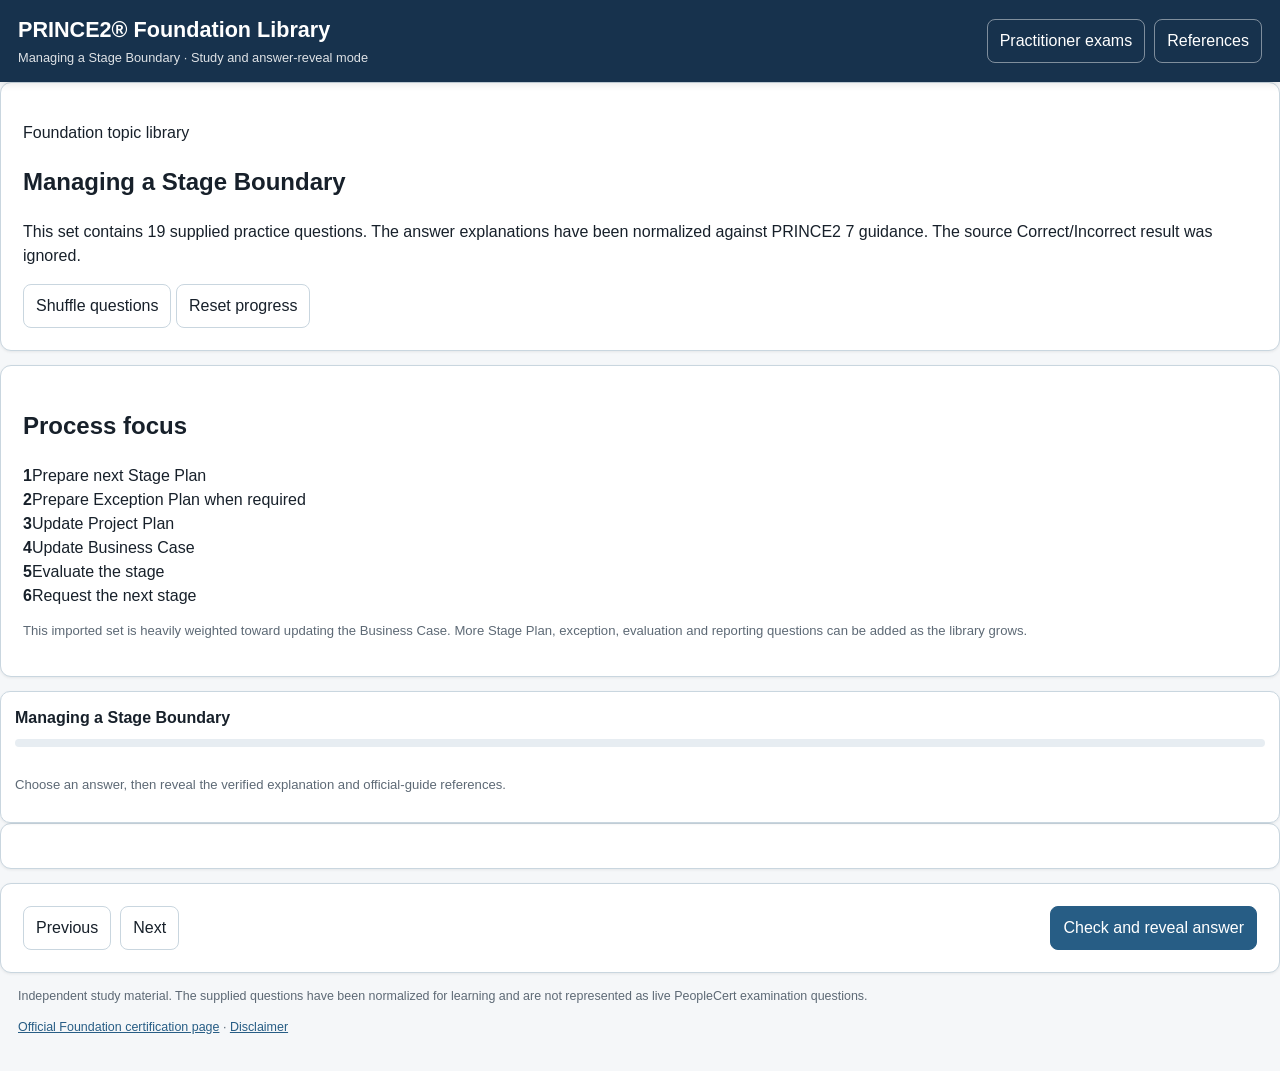
==== foundation/index.html @ 71303376 "Add Foundation stage boundary study page" ====
<!doctype html>
<html lang="en">
<head>
  <meta charset="utf-8">
  <meta name="viewport" content="width=device-width, initial-scale=1, viewport-fit=cover">
  <meta name="theme-color" content="#17324d">
  <meta name="description" content="PRINCE2 Project Management Foundation Version 7 study questions for the Managing a Stage Boundary process.">
  <title>PRINCE2 Foundation — Managing a Stage Boundary</title>
  <link rel="stylesheet" href="../assets/styles.css?v=20260720-4">
  <link rel="stylesheet" href="foundation.css?v=20260720-4">
</head>
<body>
<a class="skip-link" href="#questionCard">Skip to current question</a>

<header class="site-header">
  <div class="brand">
    <h1>PRINCE2® Foundation Library</h1>
    <p>Managing a Stage Boundary · Study and answer-reveal mode</p>
  </div>
  <nav class="toolbar" aria-label="Site navigation">
    <a class="header-link" href="../index.html">Practitioner exams</a>
    <a class="header-link" href="../references.html">References</a>
  </nav>
</header>

<main class="foundation-shell">
  <section class="card topic-intro">
    <div>
      <p class="eyebrow">Foundation topic library</p>
      <h2>Managing a Stage Boundary</h2>
      <p>This set contains 19 supplied practice questions. The answer explanations have been normalized against PRINCE2 7 guidance. The source Correct/Incorrect result was ignored.</p>
    </div>
    <div class="topic-actions">
      <button id="shuffleBtn" type="button">Shuffle questions</button>
      <button id="resetBtn" type="button">Reset progress</button>
    </div>
  </section>

  <section class="card process-map" aria-labelledby="processMapTitle">
    <h2 id="processMapTitle">Process focus</h2>
    <div class="process-grid">
      <div><strong>1</strong><span>Prepare next Stage Plan</span></div>
      <div><strong>2</strong><span>Prepare Exception Plan when required</span></div>
      <div><strong>3</strong><span>Update Project Plan</span></div>
      <div><strong>4</strong><span>Update Business Case</span></div>
      <div><strong>5</strong><span>Evaluate the stage</span></div>
      <div><strong>6</strong><span>Request the next stage</span></div>
    </div>
    <p class="notice">This imported set is heavily weighted toward updating the Business Case. More Stage Plan, exception, evaluation and reporting questions can be added as the library grows.</p>
  </section>

  <div class="foundation-layout">
    <aside>
      <details class="nav-panel" open>
        <summary>Question navigator</summary>
        <div class="nav-content">
          <strong id="topicTitle">Managing a Stage Boundary</strong>
          <div class="progressbar" aria-hidden="true"><span id="progressFill"></span></div>
          <div id="progressText" class="notice" aria-live="polite"></div>
          <div id="navigator" class="navigator" aria-label="Questions"></div>
          <p class="notice">Choose an answer, then reveal the verified explanation and official-guide references.</p>
        </div>
      </details>
    </aside>

    <section>
      <article id="questionCard" class="card question" tabindex="-1"></article>
      <article id="answerCard" class="card answerbox hidden" aria-live="polite"></article>

      <section class="card actions" aria-label="Question controls">
        <div class="action-group">
          <button id="prevBtn" type="button">Previous</button>
          <button id="nextBtn" type="button">Next</button>
        </div>
        <div class="action-group">
          <button id="revealBtn" class="primary" type="button">Check and reveal answer</button>
        </div>
      </section>
    </section>
  </div>
</main>

<footer>
  <p>Independent study material. The supplied questions have been normalized for learning and are not represented as live PeopleCert examination questions.</p>
  <p><a href="https://www.peoplecert.org/browse-certifications/project-programme-and-portfolio-management/PRINCE2-2/prince2-7-foundation-3579" target="_blank" rel="noopener noreferrer">Official Foundation certification page</a> · <a href="../docs/DISCLAIMER.md">Disclaimer</a></p>
</footer>

<script src="stage-boundary-data.js?v=20260720-4"></script>
<script src="foundation.js?v=20260720-4"></script>
</body>
</html>
---- assets/styles.css ----
:root {
  --navy: #17324d;
  --blue: #275d85;
  --blue-dark: #1d4869;
  --pale: #eef4f8;
  --line: #c9d6df;
  --ok: #e6f4e8;
  --bad: #fbe9e7;
  --warn: #fff4cc;
  --text: #17202a;
  --muted: #5d6975;
  --surface: #ffffff;
  --page: #f5f7f9;
  --focus: #f0b429;
  --shadow: 0 2px 8px rgb(0 0 0 / 10%);
}

* { box-sizing: border-box; }
html { scroll-behavior: smooth; -webkit-text-size-adjust: 100%; }
body {
  margin: 0;
  min-width: 320px;
  font-family: Arial, Helvetica, sans-serif;
  background: var(--page);
  color: var(--text);
  line-height: 1.5;
}
button, select, input { font: inherit; }
button, select, .header-link { min-height: 44px; }
button, select {
  border: 1px solid var(--line);
  border-radius: 8px;
  padding: 9px 12px;
  background: var(--surface);
  color: var(--text);
}
button { cursor: pointer; }
button:hover:not(:disabled) { border-color: var(--blue); }
button:disabled { opacity: .45; cursor: not-allowed; }
a { color: var(--blue); }
a:hover { color: var(--blue-dark); }
:focus-visible { outline: 3px solid var(--focus); outline-offset: 2px; }

.skip-link {
  position: fixed;
  top: -80px;
  left: 12px;
  z-index: 100;
  padding: 10px 14px;
  background: white;
  border-radius: 7px;
}
.skip-link:focus { top: 12px; }

.site-header {
  position: sticky;
  top: 0;
  z-index: 20;
  display: flex;
  align-items: center;
  justify-content: space-between;
  gap: 20px;
  padding: 14px max(18px, env(safe-area-inset-right)) 14px max(18px, env(safe-area-inset-left));
  background: var(--navy);
  color: white;
  box-shadow: var(--shadow);
}
.brand h1 { margin: 0; font-size: clamp(1.08rem, 2vw, 1.35rem); }
.brand p { margin: 2px 0 0; font-size: .8rem; opacity: .86; }
.toolbar { display: flex; align-items: end; gap: 9px; flex-wrap: wrap; }
.toolbar label { display: grid; gap: 3px; font-size: .75rem; }
.toolbar select { min-width: 150px; }
.header-link {
  display: inline-flex;
  align-items: center;
  padding: 8px 12px;
  border: 1px solid rgb(255 255 255 / 45%);
  border-radius: 8px;
  color: white;
  text-decoration: none;
}
.header-link:hover { color: white; background: rgb(255 255 255 / 10%); }
.timer {
  display: inline-flex;
  min-width: 88px;
  min-height: 44px;
  align-items: center;
  justify-content: center;
  align-self: end;
  border-radius: 8px;
  background: #0e2234;
  font-weight: 700;
  font-variant-numeric: tabular-nums;
}

.loading { max-width: 900px; margin: 40px auto; padding: 20px; text-align: center; }
.layout {
  max-width: 1380px;
  margin: 0 auto;
  display: grid;
  grid-template-columns: 250px minmax(0, 1fr);
  gap: 18px;
  padding: 18px max(18px, env(safe-area-inset-right)) 18px max(18px, env(safe-area-inset-left));
}
aside { min-width: 0; }
.nav-panel {
  position: sticky;
  top: 96px;
  max-height: calc(100dvh - 116px);
  overflow: auto;
  border: 1px solid var(--line);
  border-radius: 10px;
  background: var(--surface);
  box-shadow: 0 1px 3px rgb(0 0 0 / 7%);
}
.nav-panel summary {
  display: none;
  cursor: pointer;
  padding: 13px 14px;
  font-weight: 700;
  color: var(--navy);
}
.nav-content { padding: 14px; }
.progressbar { height: 8px; margin: 9px 0 10px; overflow: hidden; border-radius: 999px; background: #e7edf2; }
.progressbar span { display: block; width: 0; height: 100%; background: var(--blue); transition: width .2s ease; }
.notice { color: var(--muted); font-size: .82rem; }
.navigator { display: grid; grid-template-columns: repeat(5, minmax(34px, 1fr)); gap: 6px; margin: 14px 0; }
.qnav { min-height: 38px; padding: 6px 0; font-size: .78rem; }
.qnav.answered { background: #dbeaf4; }
.qnav.current { outline: 3px solid var(--focus); outline-offset: 0; }
.qnav.revealed { background: var(--ok); }

main { min-width: 0; }
.card {
  margin-bottom: 14px;
  padding: clamp(15px, 2.4vw, 22px);
  border: 1px solid var(--line);
  border-radius: 11px;
  background: var(--surface);
  box-shadow: 0 1px 3px rgb(0 0 0 / 7%);
}
.scenario h2, .question h2, .results h2 { margin: 0 0 10px; color: var(--navy); }
.scenario details summary { cursor: pointer; font-weight: 700; color: var(--blue); }
.scenario p { white-space: pre-line; }
.meta { margin-bottom: 12px; color: var(--muted); font-size: .84rem; }
.option {
  display: flex;
  align-items: flex-start;
  gap: 11px;
  min-height: 52px;
  margin: 9px 0;
  padding: 12px;
  border: 1px solid var(--line);
  border-radius: 9px;
  cursor: pointer;
  touch-action: manipulation;
}
.option:hover { background: #f7fafc; }
.option:has(input:checked) { border-color: var(--blue); background: #eef6fb; }
.option input { width: 20px; height: 20px; margin: 1px 0 0; flex: 0 0 auto; }
.letter { min-width: 21px; font-weight: 700; }

.actions { display: flex; justify-content: space-between; gap: 10px; }
.action-group { display: flex; gap: 9px; flex-wrap: wrap; }
.primary { border-color: var(--blue); background: var(--blue); color: white; }
.primary:hover:not(:disabled) { background: var(--blue-dark); }
.danger { border-color: #8b2f2f; background: #8b2f2f; color: white; }

.answerbox { border-left: 5px solid var(--blue); background: var(--pale); }
.answerbox h3 { margin: 18px 0 8px; color: var(--navy); }
.answerbox h3:first-child { margin-top: 0; }
.clue { padding: 11px; border-radius: 8px; background: var(--warn); }
.takeaway { padding: 11px; border-radius: 8px; background: #eef0f8; font-weight: 700; }
.option-review-grid { display: grid; gap: 9px; }
.option-review {
  display: grid;
  grid-template-columns: minmax(180px, .8fr) minmax(0, 1.4fr);
  gap: 12px;
  padding: 11px;
  border: 1px solid var(--line);
  border-radius: 8px;
}
.option-review.correct { background: var(--ok); }
.option-review.incorrect { background: var(--bad); }
.verdict { display: inline-block; margin-top: 4px; font-weight: 700; }
.reference-list { padding-left: 22px; }
.reference-list li { margin: 7px 0; }
.external-note { color: var(--muted); font-size: .82rem; }
.reference-links { display: grid; gap: 8px; }
.reference-links a {
  display: block;
  padding: 10px 12px;
  border: 1px solid var(--line);
  border-radius: 8px;
  background: white;
  text-decoration: none;
}
.reference-links small { display: block; margin-top: 2px; color: var(--muted); }
.results .score { font-size: clamp(2rem, 7vw, 2.8rem); font-weight: 700; color: var(--navy); }
.review-buttons { display: flex; gap: 7px; flex-wrap: wrap; }

.reference-page { max-width: 980px; margin: 0 auto; padding: 22px max(18px, env(safe-area-inset-right)) 50px max(18px, env(safe-area-inset-left)); }
.reference-page section { margin-bottom: 18px; }
.reference-page li { margin: 8px 0; }

footer { max-width: 1380px; margin: 0 auto; padding: 0 18px calc(22px + env(safe-area-inset-bottom)); color: var(--muted); font-size: .78rem; }
.hidden { display: none !important; }

/* iPad portrait and smaller tablets */
@media (max-width: 900px) {
  .site-header { position: static; align-items: flex-start; flex-direction: column; }
  .toolbar { width: 100%; align-items: end; }
  .layout { grid-template-columns: 1fr; padding-top: 12px; }
  .nav-panel { position: static; max-height: none; }
  .nav-panel summary { display: list-item; }
  .nav-content { padding-top: 4px; }
  .navigator { grid-template-columns: repeat(8, minmax(34px, 1fr)); }
  .mode-help { display: none; }
}

/* Phones and narrow split-screen windows */
@media (max-width: 640px) {
  .site-header { padding: 12px max(12px, env(safe-area-inset-right)) 12px max(12px, env(safe-area-inset-left)); }
  .toolbar { display: grid; grid-template-columns: 1fr 1fr; }
  .toolbar label { min-width: 0; }
  .toolbar select { width: 100%; min-width: 0; }
  .timer, .header-link, #resetBtn { width: 100%; }
  .layout { padding: 10px max(10px, env(safe-area-inset-right)) calc(86px + env(safe-area-inset-bottom)) max(10px, env(safe-area-inset-left)); }
  .card { border-radius: 9px; }
  .navigator { grid-template-columns: repeat(6, minmax(34px, 1fr)); }
  .option-review { grid-template-columns: 1fr; gap: 4px; }
  .actions {
    position: fixed;
    z-index: 15;
    left: 0;
    right: 0;
    bottom: 0;
    margin: 0;
    padding: 10px max(10px, env(safe-area-inset-right)) calc(10px + env(safe-area-inset-bottom)) max(10px, env(safe-area-inset-left));
    border-width: 1px 0 0;
    border-radius: 0;
    box-shadow: 0 -3px 12px rgb(0 0 0 / 14%);
  }
  .action-group { display: grid; grid-template-columns: 1fr 1fr; flex: 1 1 100%; }
  .action-group button { width: 100%; }
}

@media (max-width: 390px) {
  .toolbar { grid-template-columns: 1fr; }
  .navigator { grid-template-columns: repeat(5, minmax(34px, 1fr)); }
}

@media print {
  .site-header, aside, .actions, footer { display: none !important; }
  .layout { display: block; padding: 0; }
  .card { box-shadow: none; break-inside: avoid; }
}
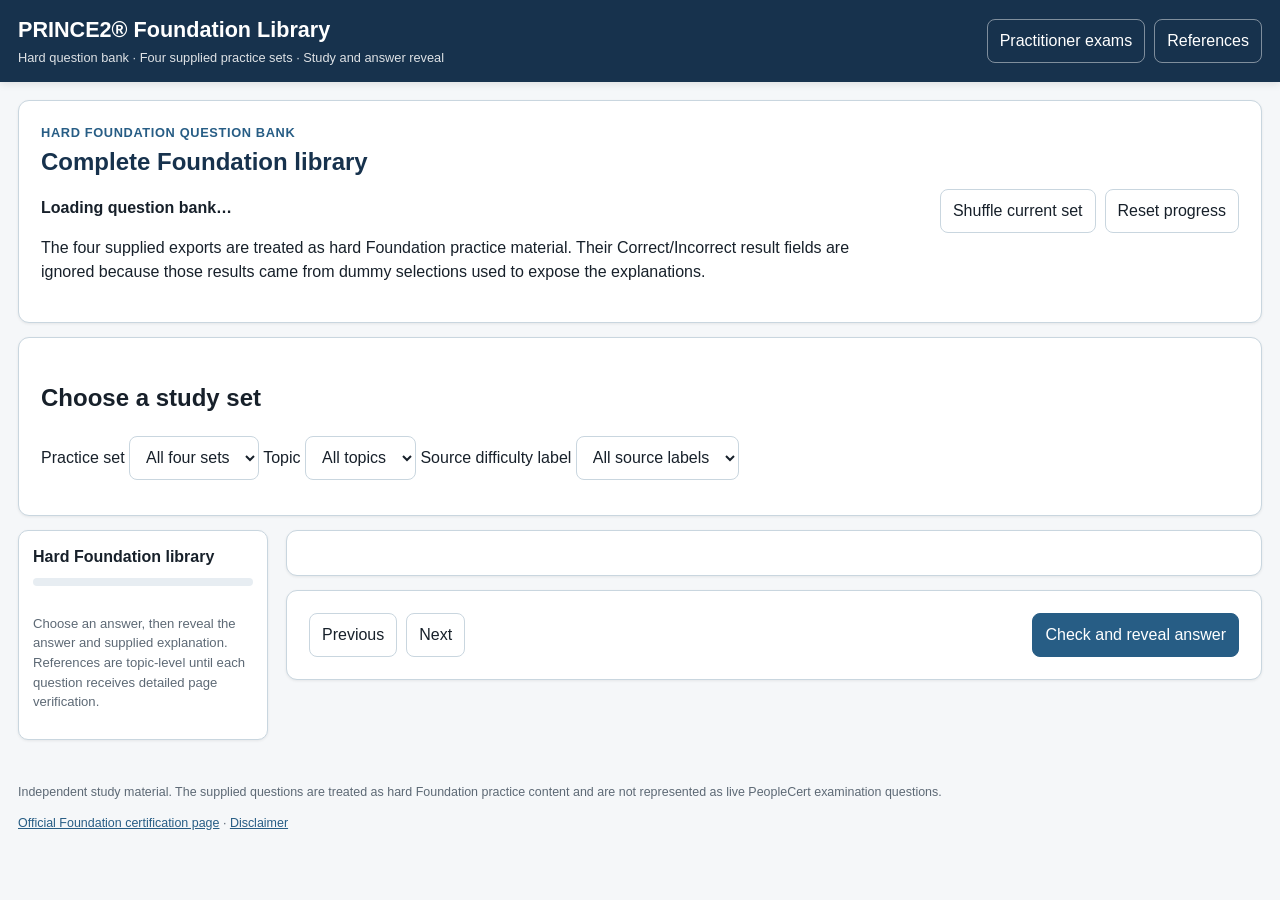
==== commit 06a592ab: "Load all hard Foundation question sets" ====
--- a/foundation/index.html
+++ b/foundation/index.html
@@ -4,10 +4,10 @@
   <meta charset="utf-8">
   <meta name="viewport" content="width=device-width, initial-scale=1, viewport-fit=cover">
   <meta name="theme-color" content="#17324d">
-  <meta name="description" content="PRINCE2 Project Management Foundation Version 7 study questions for the Managing a Stage Boundary process.">
-  <title>PRINCE2 Foundation — Managing a Stage Boundary</title>
-  <link rel="stylesheet" href="../assets/styles.css?v=20260720-4">
-  <link rel="stylesheet" href="foundation.css?v=20260720-4">
+  <meta name="description" content="A hard PRINCE2 Project Management Foundation Version 7 question library with answer reveal, explanations and topic filters.">
+  <title>PRINCE2 Foundation — Hard Question Library</title>
+  <link rel="stylesheet" href="../assets/styles.css?v=20260721-2">
+  <link rel="stylesheet" href="foundation.css?v=20260721-2">
 </head>
 <body>
 <a class="skip-link" href="#questionCard">Skip to current question</a>
@@ -15,7 +15,7 @@
 <header class="site-header">
   <div class="brand">
     <h1>PRINCE2® Foundation Library</h1>
-    <p>Managing a Stage Boundary · Study and answer-reveal mode</p>
+    <p>Hard question bank · Four supplied practice sets · Study and answer reveal</p>
   </div>
   <nav class="toolbar" aria-label="Site navigation">
     <a class="header-link" href="../index.html">Practitioner exams</a>
@@ -26,27 +26,37 @@
 <main class="foundation-shell">
   <section class="card topic-intro">
     <div>
-      <p class="eyebrow">Foundation topic library</p>
-      <h2>Managing a Stage Boundary</h2>
-      <p>This set contains 19 supplied practice questions. The answer explanations have been normalized against PRINCE2 7 guidance. The source Correct/Incorrect result was ignored.</p>
+      <p class="eyebrow">Hard Foundation question bank</p>
+      <h2>Complete Foundation library</h2>
+      <p><strong id="libraryCount">Loading question bank…</strong></p>
+      <p>The four supplied exports are treated as hard Foundation practice material. Their Correct/Incorrect result fields are ignored because those results came from dummy selections used to expose the explanations.</p>
     </div>
     <div class="topic-actions">
-      <button id="shuffleBtn" type="button">Shuffle questions</button>
+      <button id="shuffleBtn" type="button">Shuffle current set</button>
       <button id="resetBtn" type="button">Reset progress</button>
     </div>
   </section>
 
-  <section class="card process-map" aria-labelledby="processMapTitle">
-    <h2 id="processMapTitle">Process focus</h2>
-    <div class="process-grid">
-      <div><strong>1</strong><span>Prepare next Stage Plan</span></div>
-      <div><strong>2</strong><span>Prepare Exception Plan when required</span></div>
-      <div><strong>3</strong><span>Update Project Plan</span></div>
-      <div><strong>4</strong><span>Update Business Case</span></div>
-      <div><strong>5</strong><span>Evaluate the stage</span></div>
-      <div><strong>6</strong><span>Request the next stage</span></div>
+  <section class="card filter-card" aria-labelledby="filterTitle">
+    <h2 id="filterTitle">Choose a study set</h2>
+    <div class="filter-grid">
+      <label>Practice set
+        <select id="batchSelect">
+          <option value="all">All four sets</option>
+        </select>
+      </label>
+      <label>Topic
+        <select id="topicSelect">
+          <option value="all">All topics</option>
+        </select>
+      </label>
+      <label>Source difficulty label
+        <select id="difficultySelect">
+          <option value="all">All source labels</option>
+        </select>
+      </label>
     </div>
-    <p class="notice">This imported set is heavily weighted toward updating the Business Case. More Stage Plan, exception, evaluation and reporting questions can be added as the library grows.</p>
+    <p id="filterSummary" class="notice" aria-live="polite"></p>
   </section>
 
   <div class="foundation-layout">
@@ -54,11 +64,11 @@
       <details class="nav-panel" open>
         <summary>Question navigator</summary>
         <div class="nav-content">
-          <strong id="topicTitle">Managing a Stage Boundary</strong>
+          <strong id="topicTitle">Hard Foundation library</strong>
           <div class="progressbar" aria-hidden="true"><span id="progressFill"></span></div>
           <div id="progressText" class="notice" aria-live="polite"></div>
           <div id="navigator" class="navigator" aria-label="Questions"></div>
-          <p class="notice">Choose an answer, then reveal the verified explanation and official-guide references.</p>
+          <p class="notice">Choose an answer, then reveal the answer and supplied explanation. References are topic-level until each question receives detailed page verification.</p>
         </div>
       </details>
     </aside>
@@ -81,11 +91,23 @@
 </main>
 
 <footer>
-  <p>Independent study material. The supplied questions have been normalized for learning and are not represented as live PeopleCert examination questions.</p>
+  <p>Independent study material. The supplied questions are treated as hard Foundation practice content and are not represented as live PeopleCert examination questions.</p>
   <p><a href="https://www.peoplecert.org/browse-certifications/project-programme-and-portfolio-management/PRINCE2-2/prince2-7-foundation-3579" target="_blank" rel="noopener noreferrer">Official Foundation certification page</a> · <a href="../docs/DISCLAIMER.md">Disclaimer</a></p>
 </footer>
 
-<script src="stage-boundary-data.js?v=20260720-4"></script>
-<script src="foundation.js?v=20260720-4"></script>
+<script src="data/hard-foundation-01.js?v=20260721-2"></script>
+<script src="data/hard-foundation-02.js?v=20260721-2"></script>
+<script src="data/hard-foundation-03a.js?v=20260721-2"></script>
+<script src="data/hard-foundation-03b.js?v=20260721-2"></script>
+<script src="data/hard-foundation-03c.js?v=20260721-2"></script>
+<script src="data/hard-foundation-03d.js?v=20260721-2"></script>
+<script src="data/hard-foundation-03e.js?v=20260721-2"></script>
+<script src="data/hard-foundation-04a.js?v=20260721-2"></script>
+<script src="data/hard-foundation-04b.js?v=20260721-2"></script>
+<script src="data/hard-foundation-04c.js?v=20260721-2"></script>
+<script src="data/hard-foundation-04d.js?v=20260721-2"></script>
+<script src="data/hard-foundation-04e.js?v=20260721-2"></script>
+<script src="data/hard-foundation-04f.js?v=20260721-2"></script>
+<script src="foundation.js?v=20260721-2"></script>
 </body>
 </html>
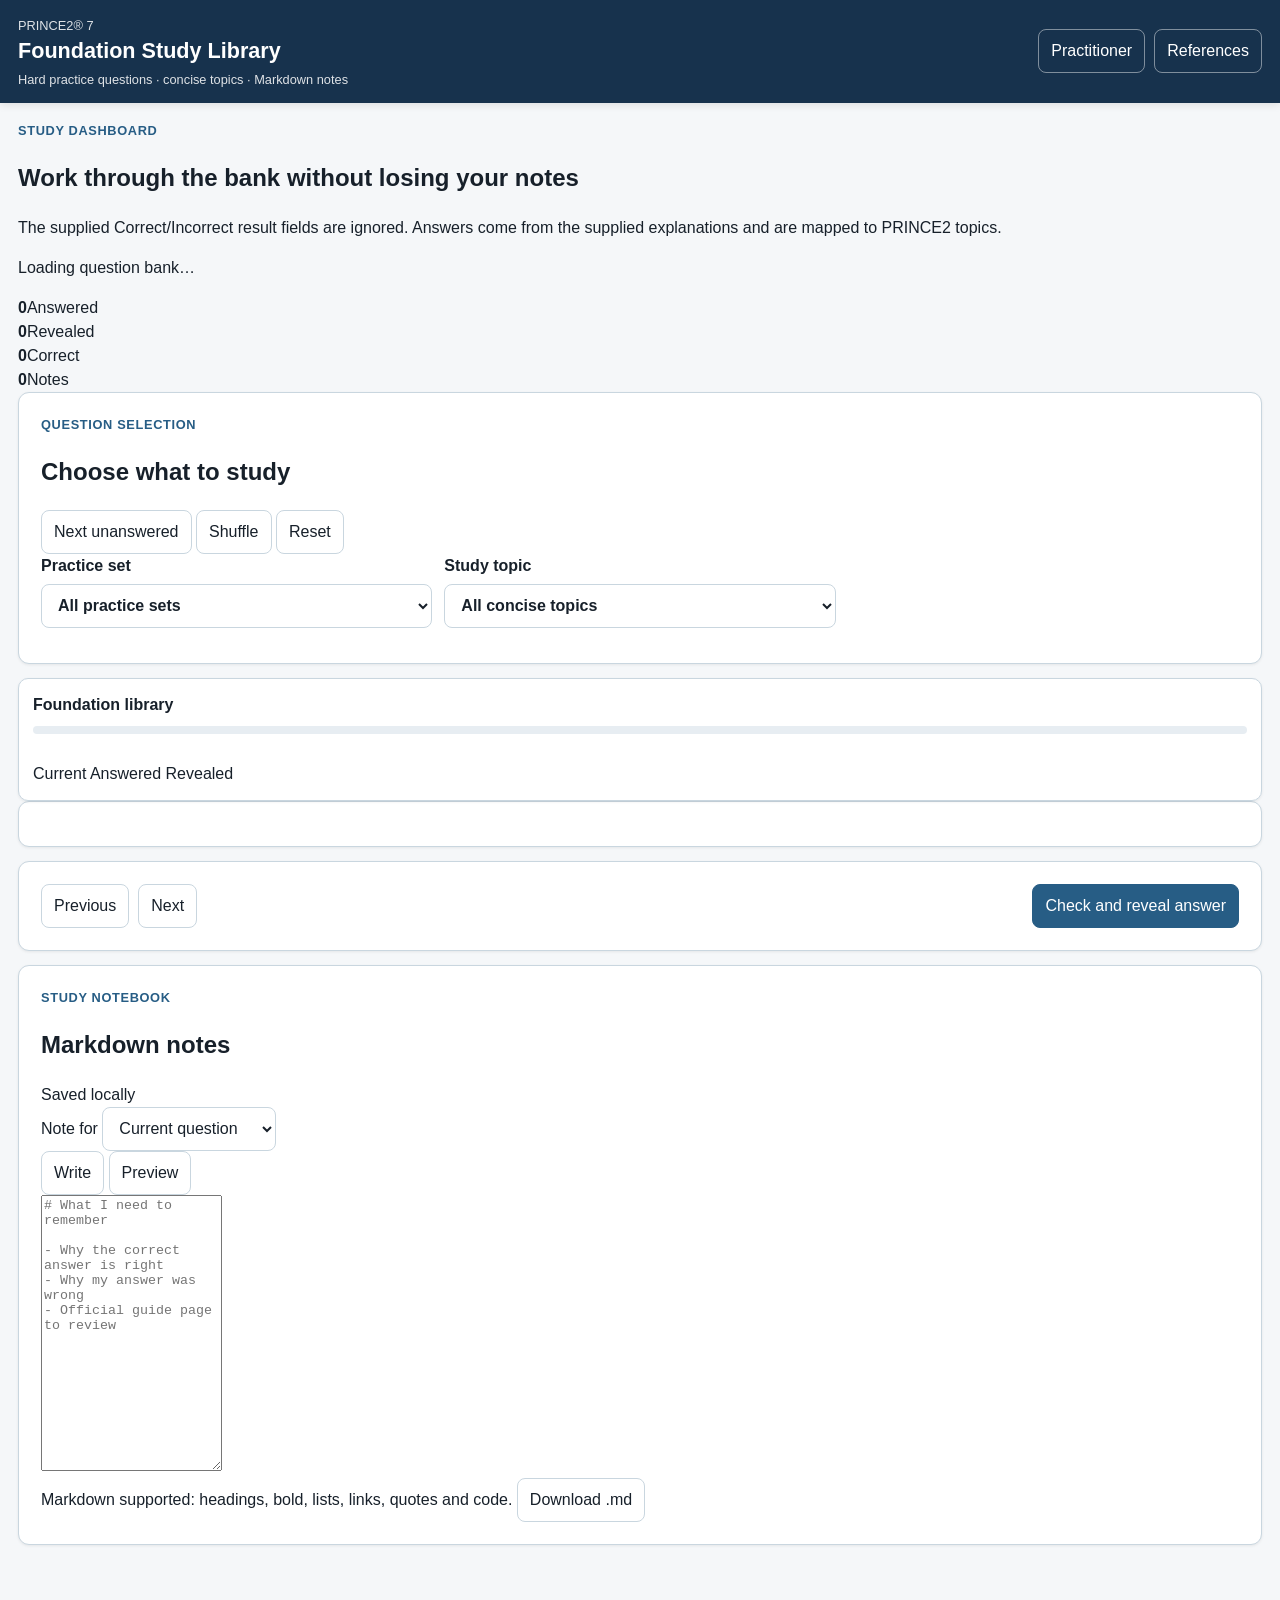
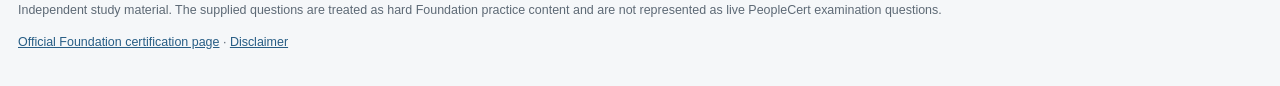
==== commit 4fba8c1b: "Redesign Foundation study interface" ====
--- a/foundation/index.html
+++ b/foundation/index.html
@@ -4,80 +4,94 @@
   <meta charset="utf-8">
   <meta name="viewport" content="width=device-width, initial-scale=1, viewport-fit=cover">
   <meta name="theme-color" content="#17324d">
-  <meta name="description" content="A hard PRINCE2 Project Management Foundation Version 7 question library with answer reveal, explanations and topic filters.">
-  <title>PRINCE2 Foundation — Hard Question Library</title>
-  <link rel="stylesheet" href="../assets/styles.css?v=20260721-2">
-  <link rel="stylesheet" href="foundation.css?v=20260721-2">
+  <meta name="description" content="PRINCE2 Project Management Foundation Version 7 hard question library with answer reveal, concise topic filters and Markdown study notes.">
+  <title>PRINCE2 Foundation Study Library</title>
+  <link rel="stylesheet" href="../assets/styles.css?v=20260721-3">
+  <link rel="stylesheet" href="foundation.css?v=20260721-3">
 </head>
 <body>
 <a class="skip-link" href="#questionCard">Skip to current question</a>
 
-<header class="site-header">
+<header class="site-header foundation-header">
   <div class="brand">
-    <h1>PRINCE2® Foundation Library</h1>
-    <p>Hard question bank · Four supplied practice sets · Study and answer reveal</p>
+    <p class="header-kicker">PRINCE2® 7</p>
+    <h1>Foundation Study Library</h1>
+    <p>Hard practice questions · concise topics · Markdown notes</p>
   </div>
   <nav class="toolbar" aria-label="Site navigation">
-    <a class="header-link" href="../index.html">Practitioner exams</a>
+    <a class="header-link" href="../index.html">Practitioner</a>
     <a class="header-link" href="../references.html">References</a>
   </nav>
 </header>
 
 <main class="foundation-shell">
-  <section class="card topic-intro">
-    <div>
-      <p class="eyebrow">Hard Foundation question bank</p>
-      <h2>Complete Foundation library</h2>
-      <p><strong id="libraryCount">Loading question bank…</strong></p>
-      <p>The four supplied exports are treated as hard Foundation practice material. Their Correct/Incorrect result fields are ignored because those results came from dummy selections used to expose the explanations.</p>
+  <section class="study-hero">
+    <div class="hero-copy">
+      <p class="eyebrow">Study dashboard</p>
+      <h2>Work through the bank without losing your notes</h2>
+      <p>The supplied Correct/Incorrect result fields are ignored. Answers come from the supplied explanations and are mapped to PRINCE2 topics.</p>
+      <p id="libraryCount" class="library-count">Loading question bank…</p>
     </div>
-    <div class="topic-actions">
-      <button id="shuffleBtn" type="button">Shuffle current set</button>
-      <button id="resetBtn" type="button">Reset progress</button>
+
+    <div class="stat-grid" aria-label="Current progress">
+      <div class="stat-card"><strong id="answeredStat">0</strong><span>Answered</span></div>
+      <div class="stat-card"><strong id="revealedStat">0</strong><span>Revealed</span></div>
+      <div class="stat-card"><strong id="correctStat">0</strong><span>Correct</span></div>
+      <div class="stat-card"><strong id="notesStat">0</strong><span>Notes</span></div>
     </div>
   </section>
 
-  <section class="card filter-card" aria-labelledby="filterTitle">
-    <h2 id="filterTitle">Choose a study set</h2>
+  <section class="card control-card" aria-labelledby="filterTitle">
+    <div class="control-heading">
+      <div>
+        <p class="eyebrow">Question selection</p>
+        <h2 id="filterTitle">Choose what to study</h2>
+      </div>
+      <div class="control-actions">
+        <button id="nextUnansweredBtn" type="button">Next unanswered</button>
+        <button id="shuffleBtn" type="button">Shuffle</button>
+        <button id="resetBtn" type="button" class="subtle-danger">Reset</button>
+      </div>
+    </div>
+
     <div class="filter-grid">
       <label>Practice set
         <select id="batchSelect">
-          <option value="all">All four sets</option>
+          <option value="all">All practice sets</option>
         </select>
       </label>
-      <label>Topic
+      <label>Study topic
         <select id="topicSelect">
-          <option value="all">All topics</option>
-        </select>
-      </label>
-      <label>Source difficulty label
-        <select id="difficultySelect">
-          <option value="all">All source labels</option>
+          <option value="all">All concise topics</option>
         </select>
       </label>
     </div>
     <p id="filterSummary" class="notice" aria-live="polite"></p>
   </section>
 
-  <div class="foundation-layout">
-    <aside>
+  <div class="study-layout">
+    <aside class="navigator-column">
       <details class="nav-panel" open>
         <summary>Question navigator</summary>
         <div class="nav-content">
-          <strong id="topicTitle">Hard Foundation library</strong>
+          <strong id="topicTitle">Foundation library</strong>
           <div class="progressbar" aria-hidden="true"><span id="progressFill"></span></div>
           <div id="progressText" class="notice" aria-live="polite"></div>
           <div id="navigator" class="navigator" aria-label="Questions"></div>
-          <p class="notice">Choose an answer, then reveal the answer and supplied explanation. References are topic-level until each question receives detailed page verification.</p>
+          <div class="navigator-legend">
+            <span><i class="legend-dot current-dot"></i>Current</span>
+            <span><i class="legend-dot answered-dot"></i>Answered</span>
+            <span><i class="legend-dot revealed-dot"></i>Revealed</span>
+          </div>
         </div>
       </details>
     </aside>
 
-    <section>
+    <section class="question-column">
       <article id="questionCard" class="card question" tabindex="-1"></article>
       <article id="answerCard" class="card answerbox hidden" aria-live="polite"></article>
 
-      <section class="card actions" aria-label="Question controls">
+      <section class="card actions question-actions" aria-label="Question controls">
         <div class="action-group">
           <button id="prevBtn" type="button">Previous</button>
           <button id="nextBtn" type="button">Next</button>
@@ -87,6 +101,38 @@
         </div>
       </section>
     </section>
+
+    <aside class="notes-column">
+      <section class="card notes-card" aria-labelledby="notesTitle">
+        <div class="notes-heading">
+          <div>
+            <p class="eyebrow">Study notebook</p>
+            <h2 id="notesTitle">Markdown notes</h2>
+          </div>
+          <span id="noteSaveStatus" class="save-status" aria-live="polite">Saved locally</span>
+        </div>
+
+        <label class="note-scope-label">Note for
+          <select id="noteScope">
+            <option value="question">Current question</option>
+            <option value="general">General notebook</option>
+          </select>
+        </label>
+
+        <div class="note-tabs" role="tablist" aria-label="Note view">
+          <button id="noteEditTab" type="button" class="active" role="tab" aria-selected="true">Write</button>
+          <button id="notePreviewTab" type="button" role="tab" aria-selected="false">Preview</button>
+        </div>
+
+        <textarea id="noteEditor" class="note-editor" rows="18" spellcheck="true" placeholder="# What I need to remember&#10;&#10;- Why the correct answer is right&#10;- Why my answer was wrong&#10;- Official guide page to review"></textarea>
+        <div id="notePreview" class="note-preview hidden" aria-live="polite"></div>
+
+        <div class="note-help">
+          <span>Markdown supported: headings, bold, lists, links, quotes and code.</span>
+          <button id="downloadNotesBtn" type="button">Download .md</button>
+        </div>
+      </section>
+    </aside>
   </div>
 </main>
 
@@ -95,19 +141,20 @@
   <p><a href="https://www.peoplecert.org/browse-certifications/project-programme-and-portfolio-management/PRINCE2-2/prince2-7-foundation-3579" target="_blank" rel="noopener noreferrer">Official Foundation certification page</a> · <a href="../docs/DISCLAIMER.md">Disclaimer</a></p>
 </footer>
 
-<script src="data/hard-foundation-01.js?v=20260721-2"></script>
-<script src="data/hard-foundation-02.js?v=20260721-2"></script>
-<script src="data/hard-foundation-03a.js?v=20260721-2"></script>
-<script src="data/hard-foundation-03b.js?v=20260721-2"></script>
-<script src="data/hard-foundation-03c.js?v=20260721-2"></script>
-<script src="data/hard-foundation-03d.js?v=20260721-2"></script>
-<script src="data/hard-foundation-03e.js?v=20260721-2"></script>
-<script src="data/hard-foundation-04a.js?v=20260721-2"></script>
-<script src="data/hard-foundation-04b.js?v=20260721-2"></script>
-<script src="data/hard-foundation-04c.js?v=20260721-2"></script>
-<script src="data/hard-foundation-04d.js?v=20260721-2"></script>
-<script src="data/hard-foundation-04e.js?v=20260721-2"></script>
-<script src="data/hard-foundation-04f.js?v=20260721-2"></script>
-<script src="foundation.js?v=20260721-2"></script>
+<script src="data/hard-foundation-01.js?v=20260721-3"></script>
+<script src="data/hard-foundation-02.js?v=20260721-3"></script>
+<script src="data/hard-foundation-03a.js?v=20260721-3"></script>
+<script src="data/hard-foundation-03b.js?v=20260721-3"></script>
+<script src="data/hard-foundation-03c.js?v=20260721-3"></script>
+<script src="data/hard-foundation-03d.js?v=20260721-3"></script>
+<script src="data/hard-foundation-03e.js?v=20260721-3"></script>
+<script src="data/hard-foundation-04a.js?v=20260721-3"></script>
+<script src="data/hard-foundation-04b.js?v=20260721-3"></script>
+<script src="data/hard-foundation-04c.js?v=20260721-3"></script>
+<script src="data/hard-foundation-04d.js?v=20260721-3"></script>
+<script src="data/hard-foundation-04e.js?v=20260721-3"></script>
+<script src="data/hard-foundation-04f.js?v=20260721-3"></script>
+<script src="data/hard-foundation-05.js?v=20260721-3"></script>
+<script src="foundation.js?v=20260721-3"></script>
 </body>
 </html>
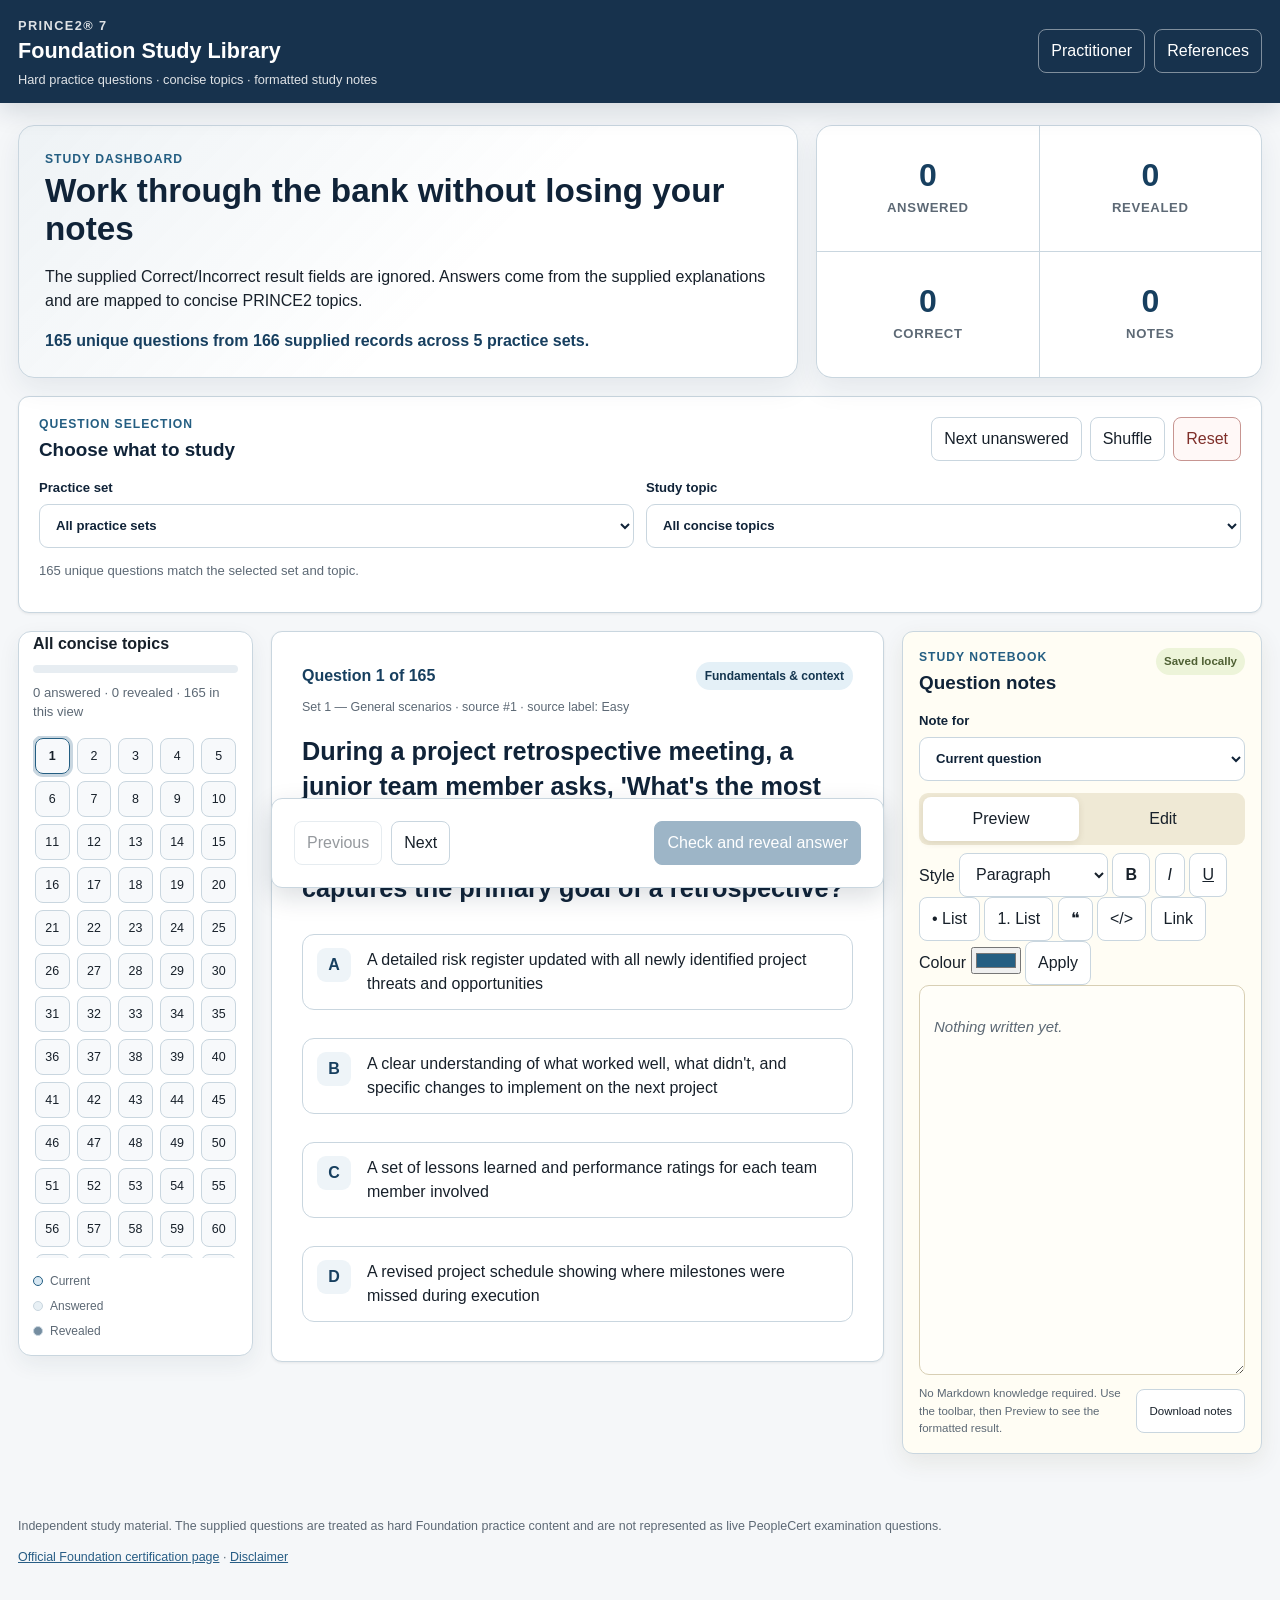
==== commit 4cf4eb48: "Add visual note formatting controls" ====
--- a/foundation/index.html
+++ b/foundation/index.html
@@ -4,10 +4,10 @@
   <meta charset="utf-8">
   <meta name="viewport" content="width=device-width, initial-scale=1, viewport-fit=cover">
   <meta name="theme-color" content="#17324d">
-  <meta name="description" content="PRINCE2 Project Management Foundation Version 7 hard question library with answer reveal, concise topic filters and Markdown study notes.">
+  <meta name="description" content="PRINCE2 Project Management Foundation Version 7 hard question library with answer reveal, concise topic filters and formatted study notes stored as Markdown.">
   <title>PRINCE2 Foundation Study Library</title>
-  <link rel="stylesheet" href="../assets/styles.css?v=20260721-3">
-  <link rel="stylesheet" href="foundation.css?v=20260721-3">
+  <link rel="stylesheet" href="../assets/styles.css?v=20260721-4">
+  <link rel="stylesheet" href="foundation.css?v=20260721-4">
 </head>
 <body>
 <a class="skip-link" href="#questionCard">Skip to current question</a>
@@ -16,7 +16,7 @@
   <div class="brand">
     <p class="header-kicker">PRINCE2® 7</p>
     <h1>Foundation Study Library</h1>
-    <p>Hard practice questions · concise topics · Markdown notes</p>
+    <p>Hard practice questions · concise topics · formatted study notes</p>
   </div>
   <nav class="toolbar" aria-label="Site navigation">
     <a class="header-link" href="../index.html">Practitioner</a>
@@ -29,7 +29,7 @@
     <div class="hero-copy">
       <p class="eyebrow">Study dashboard</p>
       <h2>Work through the bank without losing your notes</h2>
-      <p>The supplied Correct/Incorrect result fields are ignored. Answers come from the supplied explanations and are mapped to PRINCE2 topics.</p>
+      <p>The supplied Correct/Incorrect result fields are ignored. Answers come from the supplied explanations and are mapped to concise PRINCE2 topics.</p>
       <p id="libraryCount" class="library-count">Loading question bank…</p>
     </div>
 
@@ -107,7 +107,7 @@
         <div class="notes-heading">
           <div>
             <p class="eyebrow">Study notebook</p>
-            <h2 id="notesTitle">Markdown notes</h2>
+            <h2 id="notesTitle">Question notes</h2>
           </div>
           <span id="noteSaveStatus" class="save-status" aria-live="polite">Saved locally</span>
         </div>
@@ -120,16 +120,41 @@
         </label>
 
         <div class="note-tabs" role="tablist" aria-label="Note view">
-          <button id="noteEditTab" type="button" class="active" role="tab" aria-selected="true">Write</button>
-          <button id="notePreviewTab" type="button" role="tab" aria-selected="false">Preview</button>
+          <button id="notePreviewTab" type="button" class="active" role="tab" aria-selected="true">Preview</button>
+          <button id="noteEditTab" type="button" role="tab" aria-selected="false">Edit</button>
         </div>
 
-        <textarea id="noteEditor" class="note-editor" rows="18" spellcheck="true" placeholder="# What I need to remember&#10;&#10;- Why the correct answer is right&#10;- Why my answer was wrong&#10;- Official guide page to review"></textarea>
-        <div id="notePreview" class="note-preview hidden" aria-live="polite"></div>
+        <div id="noteToolbar" class="note-toolbar" role="toolbar" aria-label="Text formatting">
+          <label class="toolbar-select-label" for="noteBlockStyle">Style</label>
+          <select id="noteBlockStyle" class="toolbar-select" aria-label="Paragraph style">
+            <option value="paragraph">Paragraph</option>
+            <option value="h1">Large heading</option>
+            <option value="h2">Heading</option>
+            <option value="h3">Small heading</option>
+          </select>
+
+          <button type="button" class="format-button" data-command="bold" aria-label="Bold" title="Bold"><b>B</b></button>
+          <button type="button" class="format-button" data-command="italic" aria-label="Italic" title="Italic"><i>I</i></button>
+          <button type="button" class="format-button" data-command="underline" aria-label="Underline" title="Underline"><u>U</u></button>
+          <button type="button" class="format-button" data-command="bullet" aria-label="Bulleted list" title="Bulleted list">• List</button>
+          <button type="button" class="format-button" data-command="numbered" aria-label="Numbered list" title="Numbered list">1. List</button>
+          <button type="button" class="format-button" data-command="quote" aria-label="Quote" title="Quote">❝</button>
+          <button type="button" class="format-button" data-command="code" aria-label="Inline code" title="Inline code">&lt;/&gt;</button>
+          <button type="button" class="format-button" data-command="link" aria-label="Insert link" title="Insert link">Link</button>
+
+          <label class="colour-tool" title="Text colour">
+            <span>Colour</span>
+            <input id="noteTextColour" type="color" value="#245e82" aria-label="Text colour">
+          </label>
+          <button id="applyColourBtn" type="button" class="format-button" aria-label="Apply selected text colour">Apply</button>
+        </div>
+
+        <textarea id="noteEditor" class="note-editor hidden" rows="18" spellcheck="true" placeholder="Use the formatting buttons above. The note is stored as Markdown automatically."></textarea>
+        <div id="notePreview" class="note-preview" aria-live="polite"></div>
 
         <div class="note-help">
-          <span>Markdown supported: headings, bold, lists, links, quotes and code.</span>
-          <button id="downloadNotesBtn" type="button">Download .md</button>
+          <span>No Markdown knowledge required. Use the toolbar, then Preview to see the formatted result.</span>
+          <button id="downloadNotesBtn" type="button">Download notes</button>
         </div>
       </section>
     </aside>
@@ -141,20 +166,20 @@
   <p><a href="https://www.peoplecert.org/browse-certifications/project-programme-and-portfolio-management/PRINCE2-2/prince2-7-foundation-3579" target="_blank" rel="noopener noreferrer">Official Foundation certification page</a> · <a href="../docs/DISCLAIMER.md">Disclaimer</a></p>
 </footer>
 
-<script src="data/hard-foundation-01.js?v=20260721-3"></script>
-<script src="data/hard-foundation-02.js?v=20260721-3"></script>
-<script src="data/hard-foundation-03a.js?v=20260721-3"></script>
-<script src="data/hard-foundation-03b.js?v=20260721-3"></script>
-<script src="data/hard-foundation-03c.js?v=20260721-3"></script>
-<script src="data/hard-foundation-03d.js?v=20260721-3"></script>
-<script src="data/hard-foundation-03e.js?v=20260721-3"></script>
-<script src="data/hard-foundation-04a.js?v=20260721-3"></script>
-<script src="data/hard-foundation-04b.js?v=20260721-3"></script>
-<script src="data/hard-foundation-04c.js?v=20260721-3"></script>
-<script src="data/hard-foundation-04d.js?v=20260721-3"></script>
-<script src="data/hard-foundation-04e.js?v=20260721-3"></script>
-<script src="data/hard-foundation-04f.js?v=20260721-3"></script>
-<script src="data/hard-foundation-05.js?v=20260721-3"></script>
-<script src="foundation.js?v=20260721-3"></script>
+<script src="data/hard-foundation-01.js?v=20260721-4"></script>
+<script src="data/hard-foundation-02.js?v=20260721-4"></script>
+<script src="data/hard-foundation-03a.js?v=20260721-4"></script>
+<script src="data/hard-foundation-03b.js?v=20260721-4"></script>
+<script src="data/hard-foundation-03c.js?v=20260721-4"></script>
+<script src="data/hard-foundation-03d.js?v=20260721-4"></script>
+<script src="data/hard-foundation-03e.js?v=20260721-4"></script>
+<script src="data/hard-foundation-04a.js?v=20260721-4"></script>
+<script src="data/hard-foundation-04b.js?v=20260721-4"></script>
+<script src="data/hard-foundation-04c.js?v=20260721-4"></script>
+<script src="data/hard-foundation-04d.js?v=20260721-4"></script>
+<script src="data/hard-foundation-04e.js?v=20260721-4"></script>
+<script src="data/hard-foundation-04f.js?v=20260721-4"></script>
+<script src="data/hard-foundation-05.js?v=20260721-4"></script>
+<script src="foundation.js?v=20260721-4"></script>
 </body>
 </html>
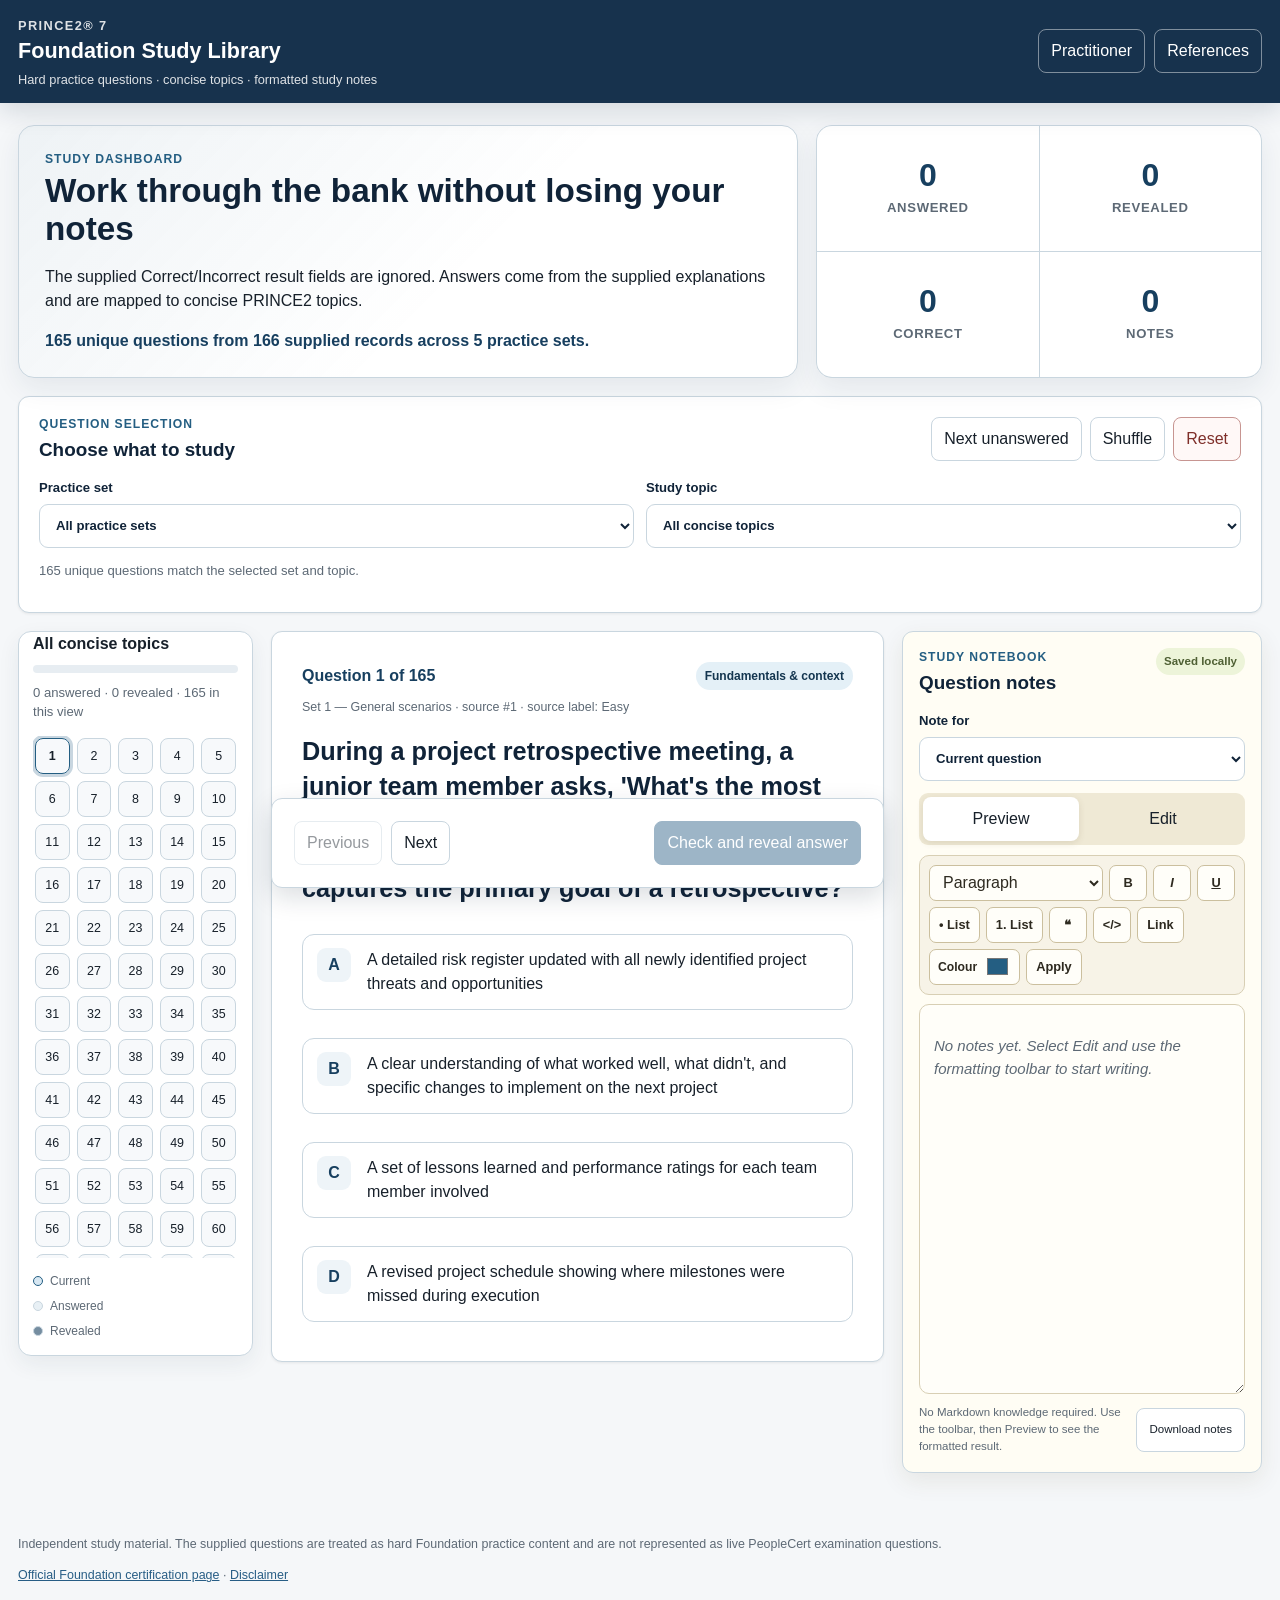
==== commit 5882f105: "Load visual study-note toolbar styles" ====
--- a/foundation/index.html
+++ b/foundation/index.html
@@ -8,6 +8,7 @@
   <title>PRINCE2 Foundation Study Library</title>
   <link rel="stylesheet" href="../assets/styles.css?v=20260721-4">
   <link rel="stylesheet" href="foundation.css?v=20260721-4">
+  <link rel="stylesheet" href="note-toolbar.css?v=20260721-4">
 </head>
 <body>
 <a class="skip-link" href="#questionCard">Skip to current question</a>
--- a/foundation/note-toolbar.css
+++ b/foundation/note-toolbar.css
@@ -0,0 +1,119 @@
+.note-toolbar {
+  display: flex;
+  flex-wrap: wrap;
+  align-items: center;
+  gap: 6px;
+  margin: 10px 0 9px;
+  padding: 9px;
+  border: 1px solid #d8cfb4;
+  border-radius: 10px;
+  background: #f4efdf;
+}
+
+.note-toolbar.toolbar-preview-mode {
+  background: #f7f3e7;
+}
+
+.toolbar-select-label {
+  position: absolute;
+  width: 1px;
+  height: 1px;
+  padding: 0;
+  margin: -1px;
+  overflow: hidden;
+  clip: rect(0, 0, 0, 0);
+  white-space: nowrap;
+  border: 0;
+}
+
+.toolbar-select,
+.format-button,
+.colour-tool {
+  min-height: 36px;
+  border: 1px solid #cbbf9e;
+  border-radius: 7px;
+  color: #2e2a20;
+  background: #fffef9;
+  font: inherit;
+}
+
+.toolbar-select {
+  flex: 1 1 128px;
+  min-width: 118px;
+  padding: 0 9px;
+}
+
+.format-button {
+  display: inline-grid;
+  place-items: center;
+  min-width: 38px;
+  padding: 0 9px;
+  font-size: .8rem;
+  font-weight: 750;
+  cursor: pointer;
+}
+
+.format-button:hover,
+.format-button:focus-visible,
+.toolbar-select:hover,
+.toolbar-select:focus-visible,
+.colour-tool:hover,
+.colour-tool:focus-within {
+  border-color: #9b7d2c;
+  box-shadow: 0 0 0 3px rgba(169, 130, 32, .12);
+  outline: 0;
+}
+
+.format-button:active {
+  transform: translateY(1px);
+}
+
+.colour-tool {
+  display: inline-flex;
+  align-items: center;
+  gap: 7px;
+  padding: 0 8px;
+  font-size: .76rem;
+  font-weight: 750;
+}
+
+.colour-tool input[type="color"] {
+  width: 27px;
+  height: 27px;
+  padding: 1px;
+  border: 0;
+  border-radius: 5px;
+  background: transparent;
+  cursor: pointer;
+}
+
+.note-preview span[style^="color:"] {
+  font-weight: inherit;
+}
+
+@media (max-width: 640px) {
+  .note-toolbar {
+    display: grid;
+    grid-template-columns: repeat(4, minmax(0, 1fr));
+  }
+
+  .toolbar-select {
+    grid-column: 1 / -1;
+    width: 100%;
+  }
+
+  .format-button {
+    width: 100%;
+    min-width: 0;
+    padding: 0 5px;
+  }
+
+  .colour-tool {
+    grid-column: span 2;
+    justify-content: center;
+  }
+
+  #applyColourBtn {
+    grid-column: span 2;
+  }
+}
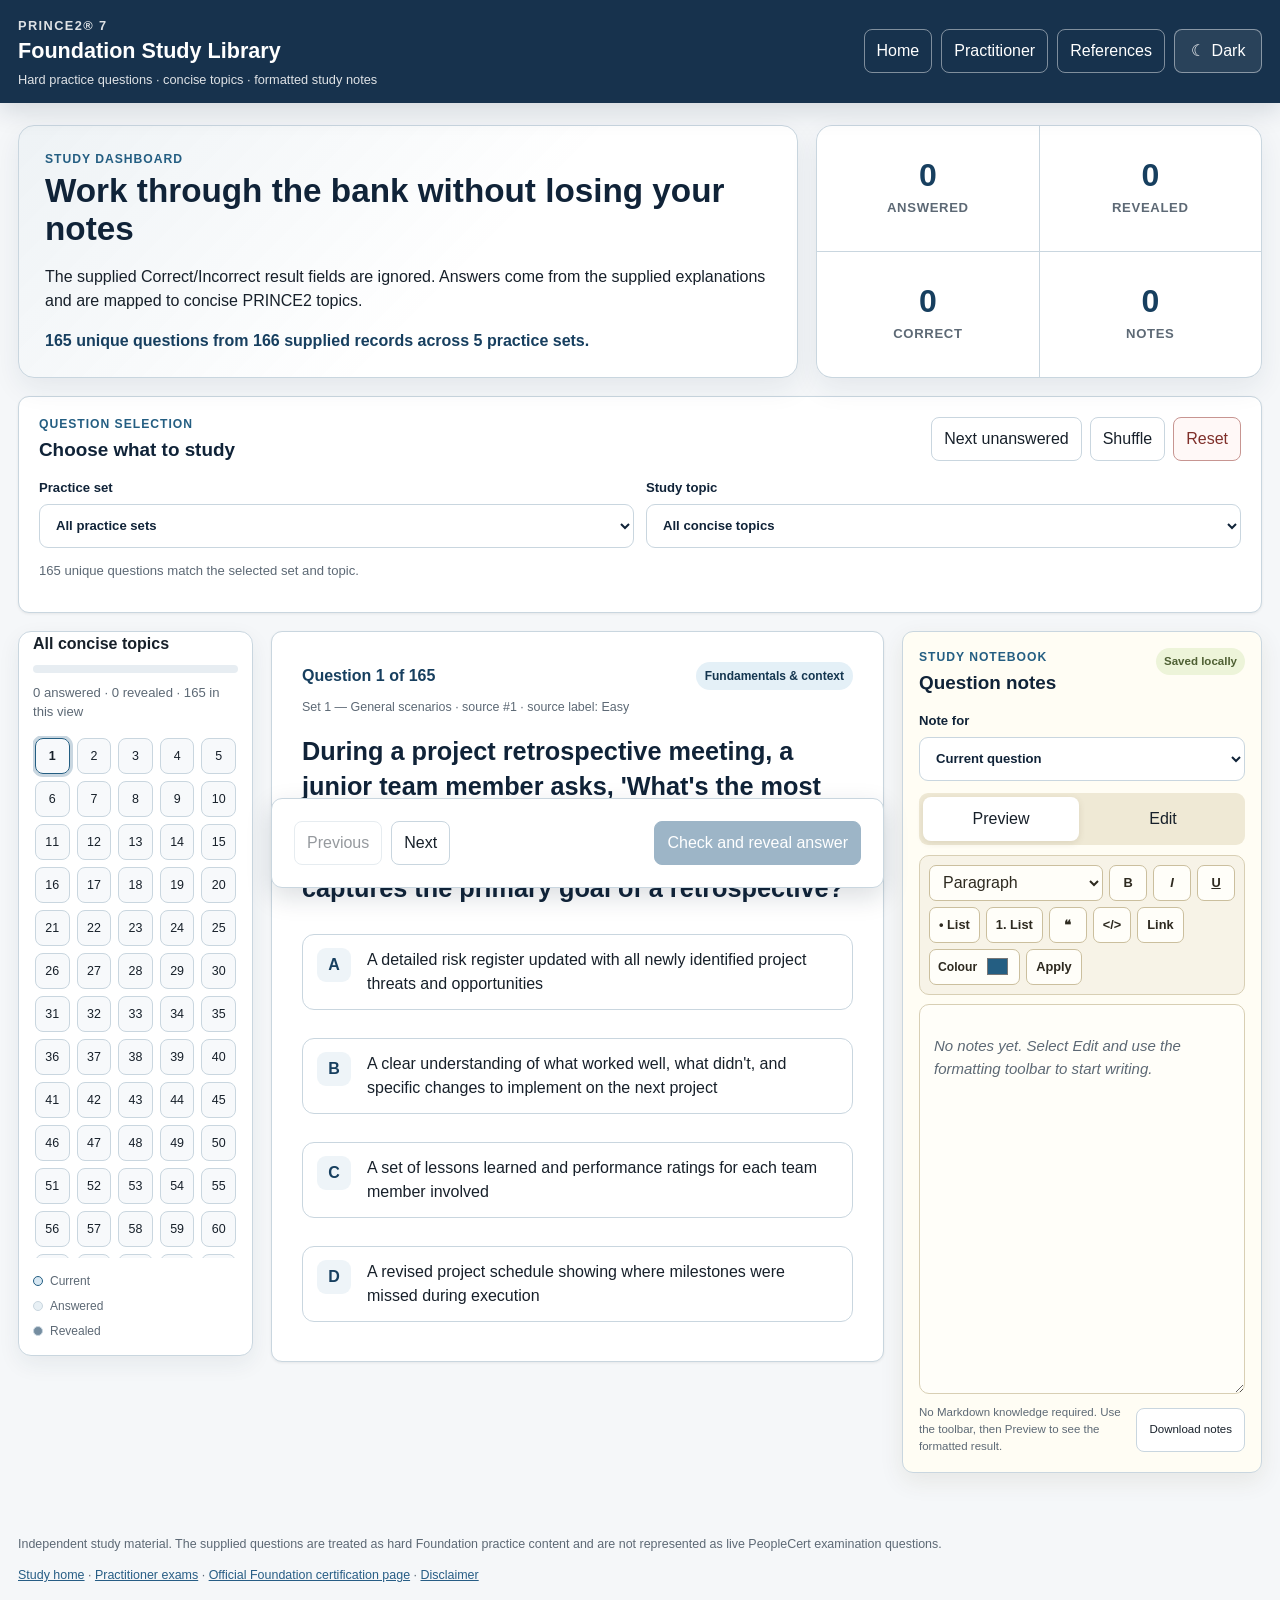
==== commit daf55925: "Add site navigation and theme switch to Foundation" ====
--- a/foundation/index.html
+++ b/foundation/index.html
@@ -6,9 +6,11 @@
   <meta name="theme-color" content="#17324d">
   <meta name="description" content="PRINCE2 Project Management Foundation Version 7 hard question library with answer reveal, concise topic filters and formatted study notes stored as Markdown.">
   <title>PRINCE2 Foundation Study Library</title>
-  <link rel="stylesheet" href="../assets/styles.css?v=20260721-4">
-  <link rel="stylesheet" href="foundation.css?v=20260721-4">
-  <link rel="stylesheet" href="note-toolbar.css?v=20260721-4">
+  <script src="../assets/theme.js"></script>
+  <link rel="stylesheet" href="../assets/styles.css?v=20260721-5">
+  <link rel="stylesheet" href="foundation.css?v=20260721-5">
+  <link rel="stylesheet" href="note-toolbar.css?v=20260721-5">
+  <link rel="stylesheet" href="../assets/theme.css?v=20260721-5">
 </head>
 <body>
 <a class="skip-link" href="#questionCard">Skip to current question</a>
@@ -20,8 +22,10 @@
     <p>Hard practice questions · concise topics · formatted study notes</p>
   </div>
   <nav class="toolbar" aria-label="Site navigation">
-    <a class="header-link" href="../index.html">Practitioner</a>
+    <a class="header-link" href="../index.html">Home</a>
+    <a class="header-link" href="../practitioner/index.html">Practitioner</a>
     <a class="header-link" href="../references.html">References</a>
+    <button type="button" class="theme-toggle" data-theme-toggle></button>
   </nav>
 </header>
 
@@ -164,23 +168,23 @@
 
 <footer>
   <p>Independent study material. The supplied questions are treated as hard Foundation practice content and are not represented as live PeopleCert examination questions.</p>
-  <p><a href="https://www.peoplecert.org/browse-certifications/project-programme-and-portfolio-management/PRINCE2-2/prince2-7-foundation-3579" target="_blank" rel="noopener noreferrer">Official Foundation certification page</a> · <a href="../docs/DISCLAIMER.md">Disclaimer</a></p>
+  <p><a href="../index.html">Study home</a> · <a href="../practitioner/index.html">Practitioner exams</a> · <a href="https://www.peoplecert.org/browse-certifications/project-programme-and-portfolio-management/PRINCE2-2/prince2-7-foundation-3579" target="_blank" rel="noopener noreferrer">Official Foundation certification page</a> · <a href="../docs/DISCLAIMER.md">Disclaimer</a></p>
 </footer>
 
-<script src="data/hard-foundation-01.js?v=20260721-4"></script>
-<script src="data/hard-foundation-02.js?v=20260721-4"></script>
-<script src="data/hard-foundation-03a.js?v=20260721-4"></script>
-<script src="data/hard-foundation-03b.js?v=20260721-4"></script>
-<script src="data/hard-foundation-03c.js?v=20260721-4"></script>
-<script src="data/hard-foundation-03d.js?v=20260721-4"></script>
-<script src="data/hard-foundation-03e.js?v=20260721-4"></script>
-<script src="data/hard-foundation-04a.js?v=20260721-4"></script>
-<script src="data/hard-foundation-04b.js?v=20260721-4"></script>
-<script src="data/hard-foundation-04c.js?v=20260721-4"></script>
-<script src="data/hard-foundation-04d.js?v=20260721-4"></script>
-<script src="data/hard-foundation-04e.js?v=20260721-4"></script>
-<script src="data/hard-foundation-04f.js?v=20260721-4"></script>
-<script src="data/hard-foundation-05.js?v=20260721-4"></script>
-<script src="foundation.js?v=20260721-4"></script>
+<script src="data/hard-foundation-01.js?v=20260721-5"></script>
+<script src="data/hard-foundation-02.js?v=20260721-5"></script>
+<script src="data/hard-foundation-03a.js?v=20260721-5"></script>
+<script src="data/hard-foundation-03b.js?v=20260721-5"></script>
+<script src="data/hard-foundation-03c.js?v=20260721-5"></script>
+<script src="data/hard-foundation-03d.js?v=20260721-5"></script>
+<script src="data/hard-foundation-03e.js?v=20260721-5"></script>
+<script src="data/hard-foundation-04a.js?v=20260721-5"></script>
+<script src="data/hard-foundation-04b.js?v=20260721-5"></script>
+<script src="data/hard-foundation-04c.js?v=20260721-5"></script>
+<script src="data/hard-foundation-04d.js?v=20260721-5"></script>
+<script src="data/hard-foundation-04e.js?v=20260721-5"></script>
+<script src="data/hard-foundation-04f.js?v=20260721-5"></script>
+<script src="data/hard-foundation-05.js?v=20260721-5"></script>
+<script src="foundation.js?v=20260721-5"></script>
 </body>
 </html>
--- a/assets/theme.css
+++ b/assets/theme.css
@@ -0,0 +1,207 @@
+html {
+  color-scheme: light;
+}
+
+.theme-toggle {
+  display: inline-flex;
+  align-items: center;
+  justify-content: center;
+  gap: 7px;
+  min-width: 88px;
+  border-color: rgb(255 255 255 / 45%);
+  color: white;
+  background: rgb(255 255 255 / 8%);
+}
+
+.theme-toggle:hover:not(:disabled) {
+  border-color: rgb(255 255 255 / 78%);
+  background: rgb(255 255 255 / 14%);
+}
+
+html[data-theme="dark"] {
+  color-scheme: dark;
+  --blue: #73b7e3;
+  --blue-dark: #9dcff0;
+  --pale: #162a3a;
+  --line: #3a5062;
+  --ok: #183a2a;
+  --bad: #482824;
+  --warn: #463b17;
+  --text: #e8eef3;
+  --muted: #aebdca;
+  --surface: #142331;
+  --page: #0b141d;
+  --focus: #ffd166;
+  --shadow: 0 2px 10px rgb(0 0 0 / 34%);
+  --foundation-ink: #e8eef3;
+  --foundation-soft: #1a3244;
+  --foundation-accent: #79bce6;
+  --foundation-accent-strong: #a6d5f2;
+  --foundation-note: #211f18;
+}
+
+html[data-theme="dark"] body {
+  background: var(--page);
+  color: var(--text);
+}
+
+html[data-theme="dark"] .site-header {
+  background: #0d1b28;
+}
+
+html[data-theme="dark"] button,
+html[data-theme="dark"] select,
+html[data-theme="dark"] input,
+html[data-theme="dark"] textarea {
+  border-color: var(--line);
+  color: var(--text);
+  background: #172a39;
+}
+
+html[data-theme="dark"] button:hover:not(:disabled),
+html[data-theme="dark"] select:hover {
+  border-color: var(--blue);
+}
+
+html[data-theme="dark"] .skip-link {
+  color: var(--text);
+  background: var(--surface);
+}
+
+html[data-theme="dark"] .timer {
+  background: #08121a;
+}
+
+html[data-theme="dark"] .card,
+html[data-theme="dark"] .nav-panel,
+html[data-theme="dark"] .hero-copy,
+html[data-theme="dark"] .stat-card {
+  border-color: var(--line);
+  background: var(--surface);
+  box-shadow: 0 4px 18px rgb(0 0 0 / 24%);
+}
+
+html[data-theme="dark"] .scenario h2,
+html[data-theme="dark"] .question h2,
+html[data-theme="dark"] .results h2,
+html[data-theme="dark"] .answerbox h3,
+html[data-theme="dark"] .nav-panel summary,
+html[data-theme="dark"] .results .score {
+  color: #e6f1f8;
+}
+
+html[data-theme="dark"] .progressbar {
+  background: #263b4b;
+}
+
+html[data-theme="dark"] .qnav {
+  background: #172a39;
+}
+
+html[data-theme="dark"] .qnav.answered {
+  background: #23455e;
+}
+
+html[data-theme="dark"] .qnav.revealed,
+html[data-theme="dark"] .qnav.correct-answer {
+  background: var(--ok);
+}
+
+html[data-theme="dark"] .option {
+  background: #142331;
+}
+
+html[data-theme="dark"] .option:hover {
+  background: #1a3041;
+}
+
+html[data-theme="dark"] .option:has(input:checked) {
+  border-color: var(--blue);
+  background: #19364a;
+}
+
+html[data-theme="dark"] .option .letter {
+  color: #cbe9fb;
+  background: #1e3a4e;
+}
+
+html[data-theme="dark"] .option:has(input:checked) .letter {
+  color: #08131c;
+  background: var(--blue);
+}
+
+html[data-theme="dark"] .answerbox {
+  background: #132a39;
+}
+
+html[data-theme="dark"] .takeaway {
+  background: #222d4b;
+}
+
+html[data-theme="dark"] .reference-links a,
+html[data-theme="dark"] .answer-detail-grid p,
+html[data-theme="dark"] .process-grid div {
+  color: var(--text);
+  background: #172a39;
+}
+
+html[data-theme="dark"] .selected-answer {
+  background: #3b211f;
+}
+
+html[data-theme="dark"] .duplicate-note {
+  background: #1c3040;
+}
+
+html[data-theme="dark"] .wording-note {
+  background: #403718;
+}
+
+html[data-theme="dark"] .notes-card {
+  background: #211f18;
+}
+
+html[data-theme="dark"] .note-tabs,
+html[data-theme="dark"] .note-toolbar,
+html[data-theme="dark"] .note-toolbar.toolbar-preview-mode {
+  background: #302c20;
+}
+
+html[data-theme="dark"] .note-tabs button.active,
+html[data-theme="dark"] .toolbar-select,
+html[data-theme="dark"] .format-button,
+html[data-theme="dark"] .colour-tool,
+html[data-theme="dark"] .note-editor,
+html[data-theme="dark"] .note-preview {
+  border-color: #625a42;
+  color: #f1ead8;
+  background: #191812;
+}
+
+html[data-theme="dark"] .note-preview blockquote {
+  background: #3a3218;
+}
+
+html[data-theme="dark"] .note-preview code {
+  background: #383426;
+}
+
+html[data-theme="dark"] .save-status {
+  color: #dcebc4;
+  background: #314323;
+}
+
+html[data-theme="dark"] .subtle-danger {
+  color: #f1b3ad;
+  background: #341d1c;
+}
+
+html[data-theme="dark"] footer {
+  color: var(--muted);
+}
+
+@media (max-width: 640px) {
+  .theme-toggle {
+    width: 100%;
+  }
+}
